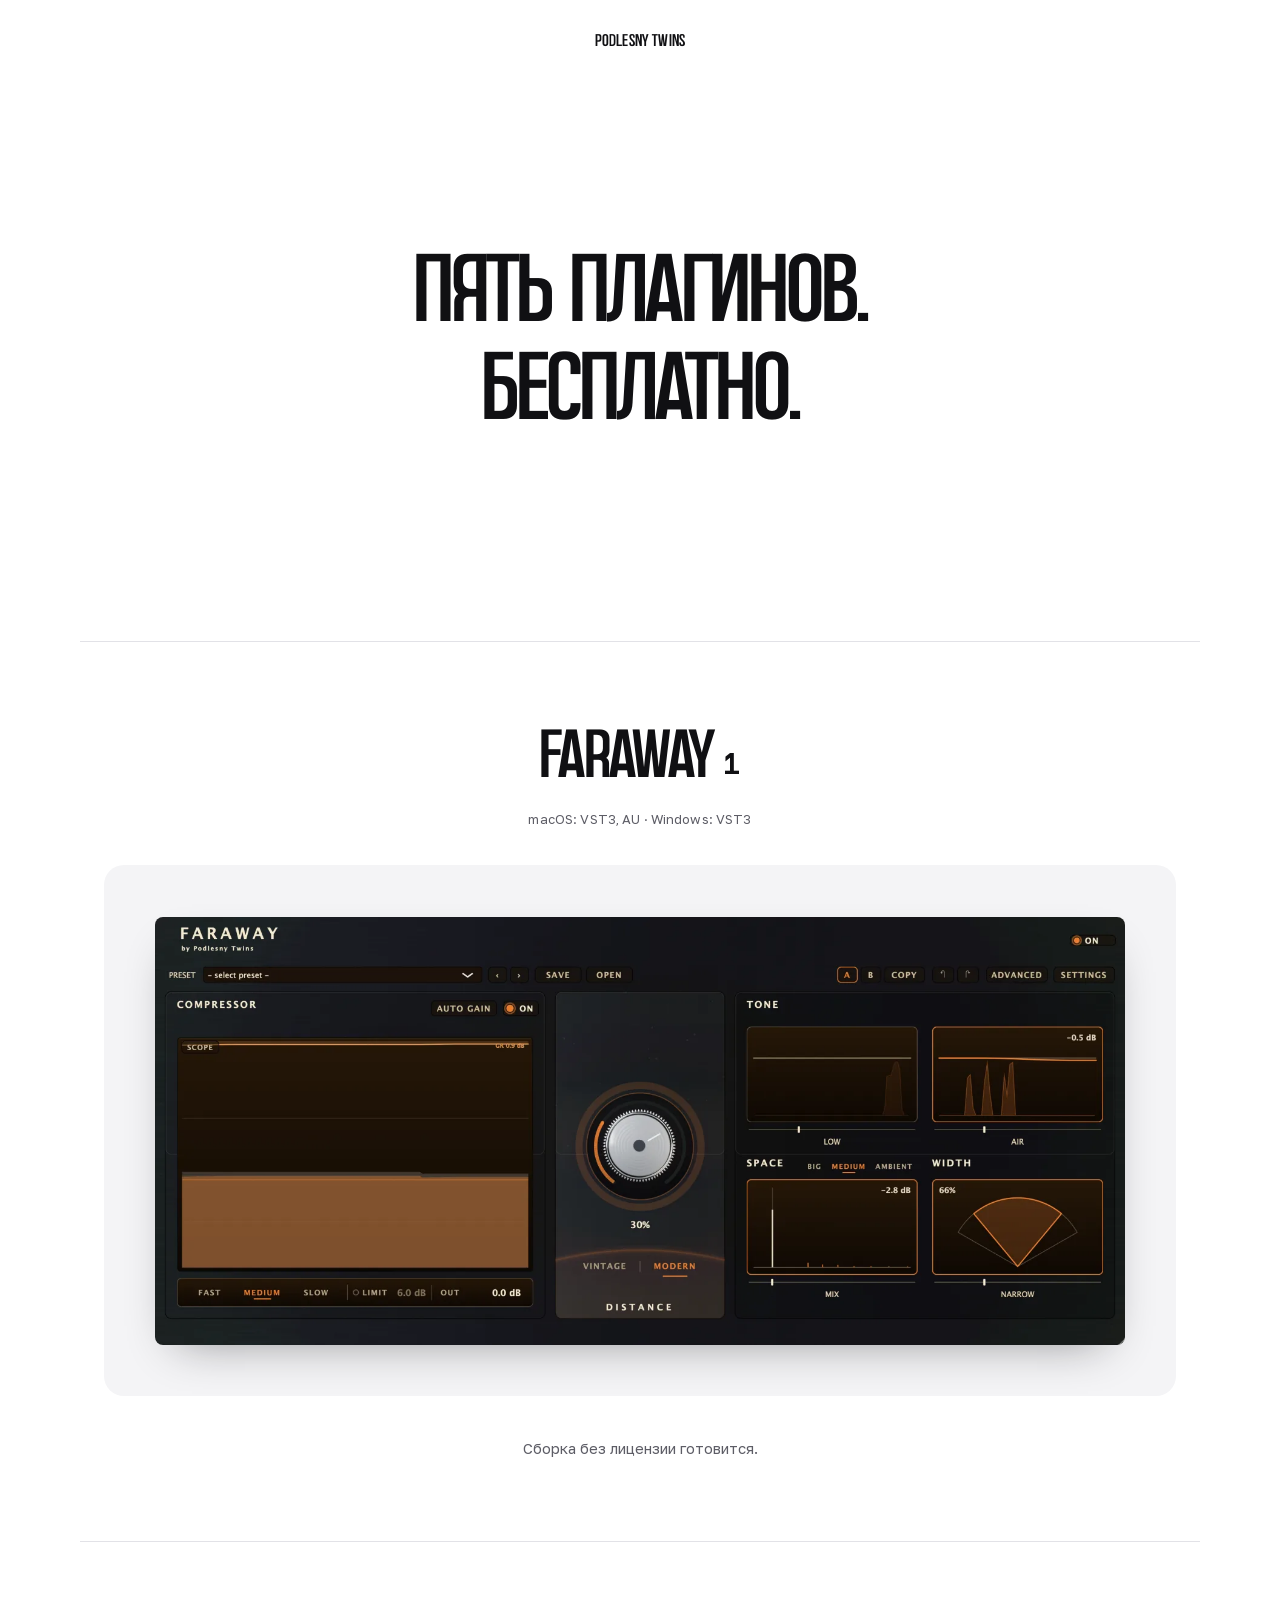
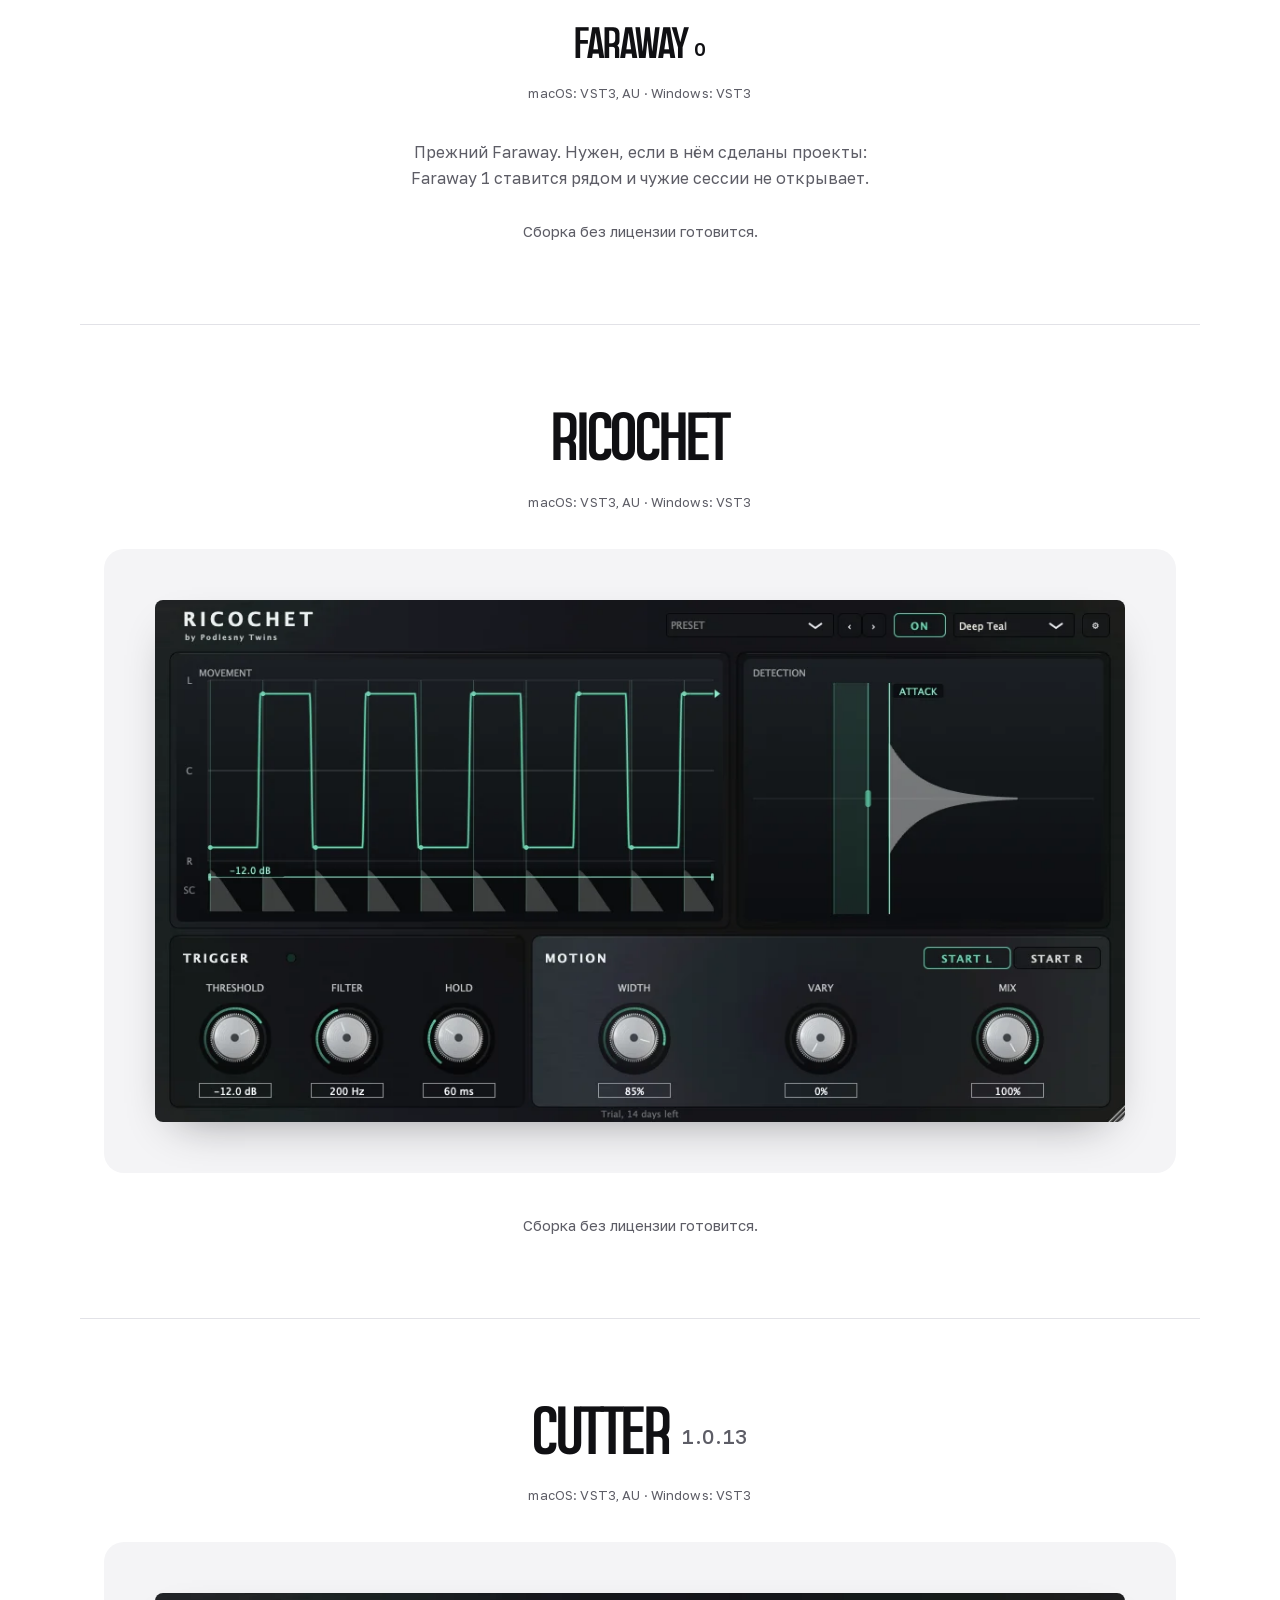
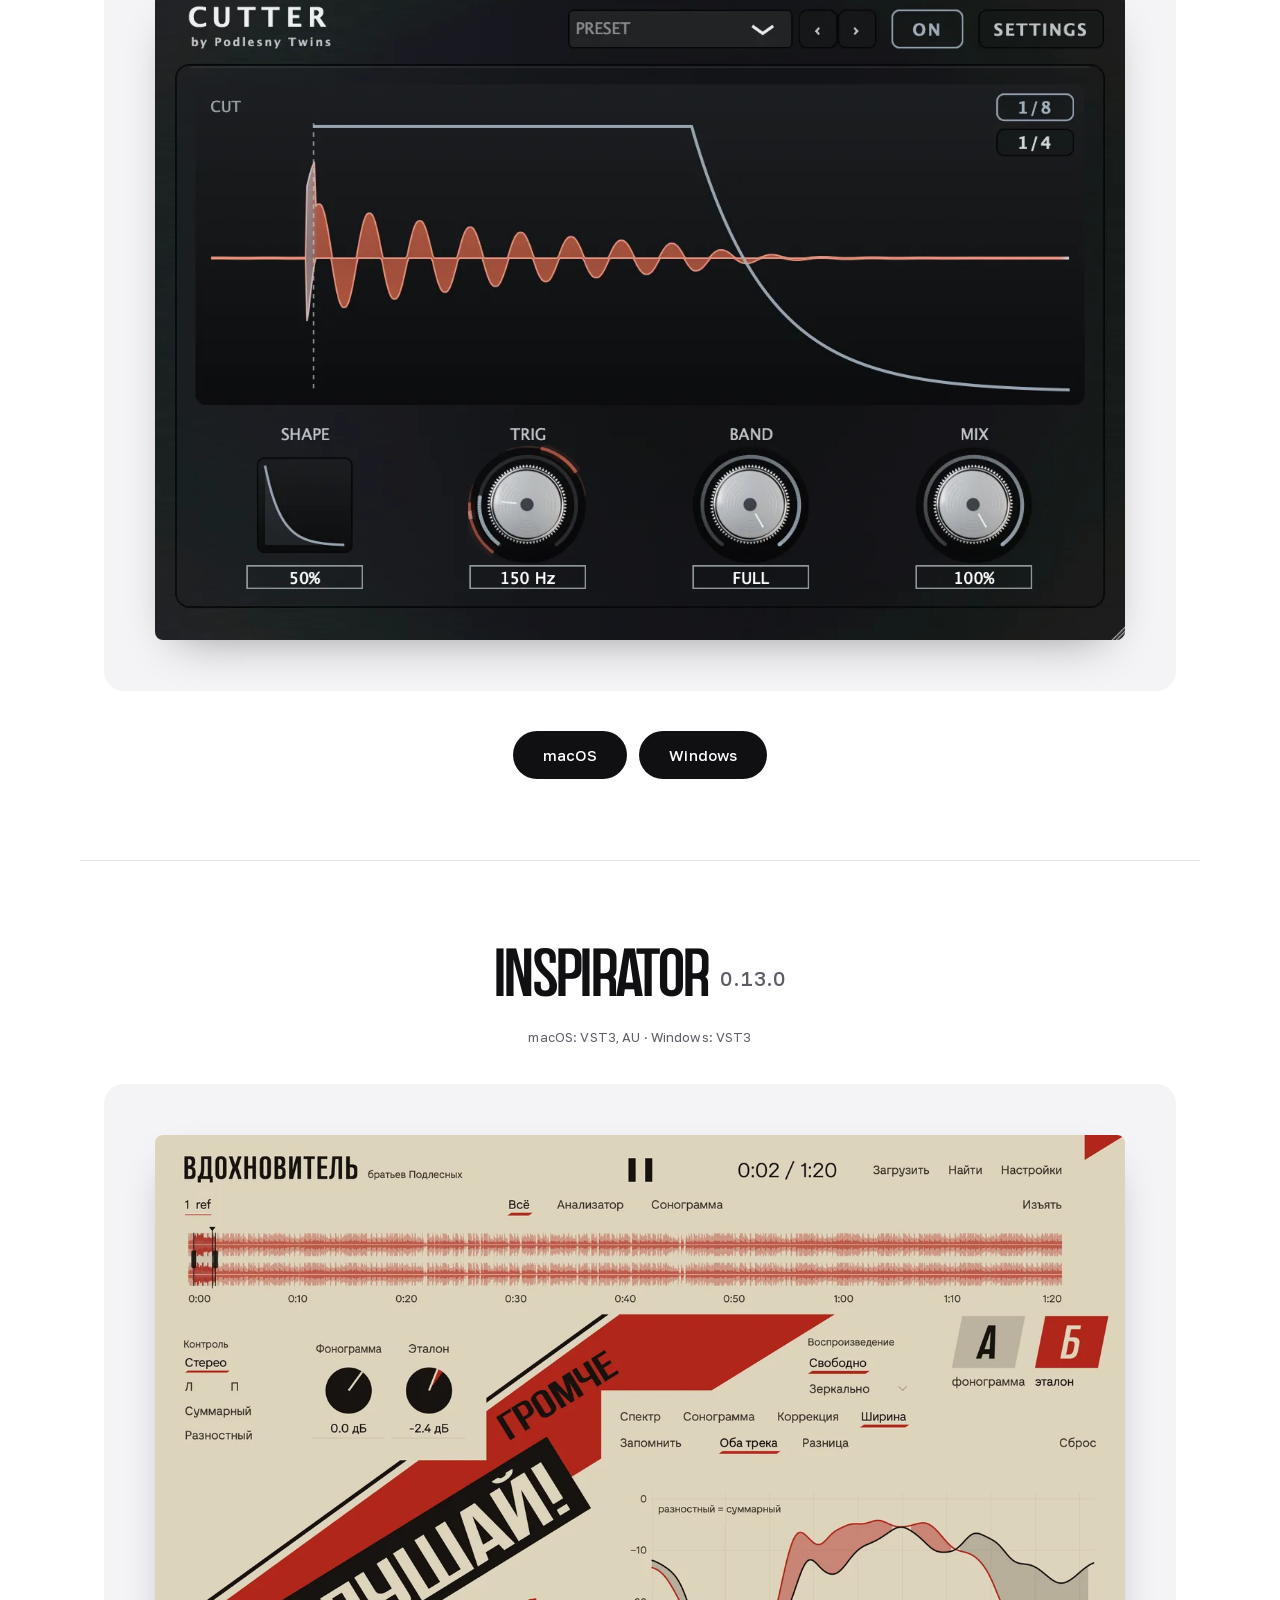
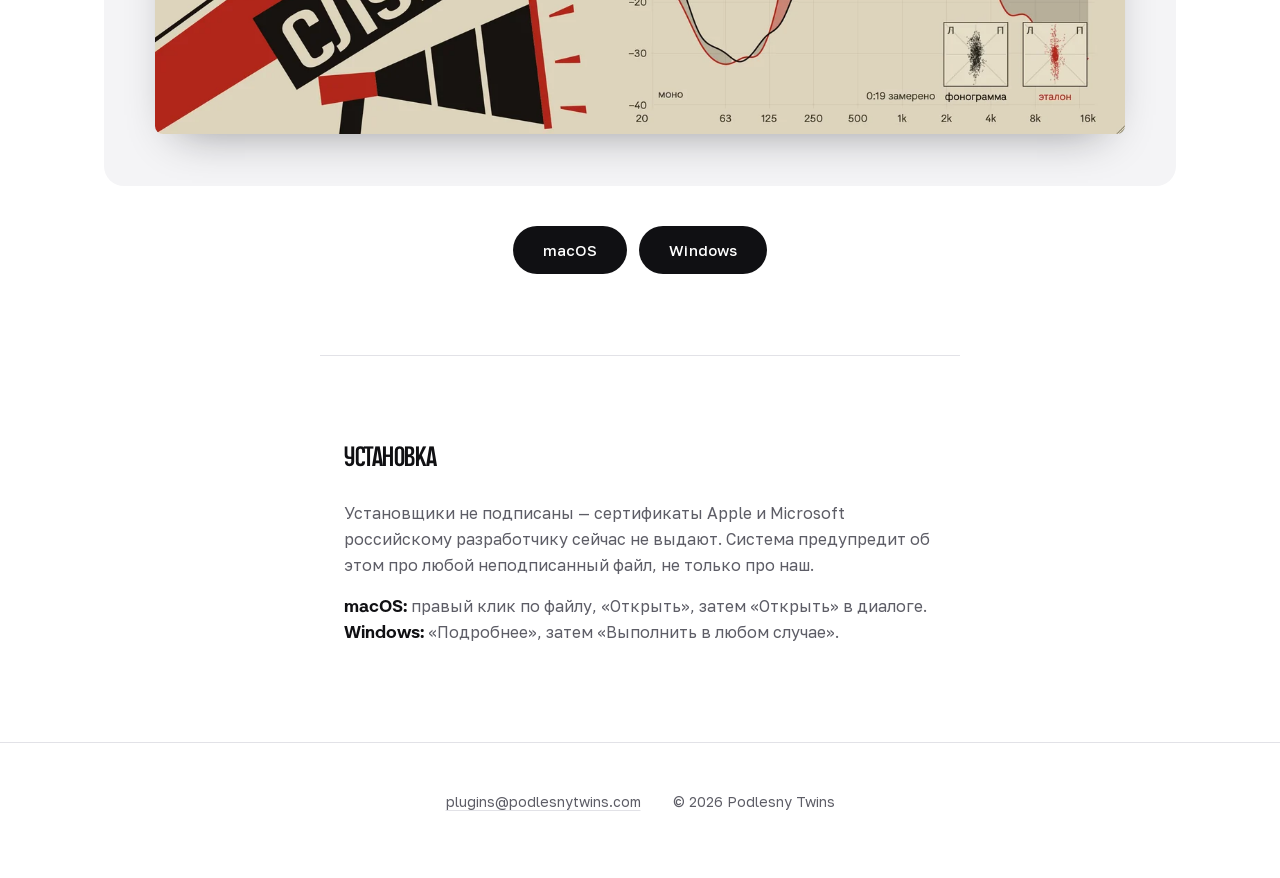
==== index.html @ 6eaf9bd5 "INSPIRATOR 0.13.0: новая вкладка на снимке и ссылки на релиз Co-Authored-By: Claude Opus 5.5 <norepl" ====
<!DOCTYPE html>
<html lang="ru">
<head>
  <meta charset="UTF-8">
  <meta name="viewport" content="width=device-width, initial-scale=1, viewport-fit=cover">
  <title>Плагины Podlesny Twins</title>
  <meta name="description" content="Faraway 1, Faraway 0, Ricochet, Cutter и INSPIRATOR — плагины Podlesny Twins для macOS и Windows. Бесплатно, без лицензий и активации.">
  <link rel="canonical" href="https://plugins.podlesnytwins.com/">
  <link rel="icon" href="/assets/favicon.svg" type="image/svg+xml">
  <link rel="stylesheet" href="/styles.css">
</head>
<body>
  <!--
    THESIS: пять инструментов, которые мы сделали для себя. Их можно взять.
    OWN-WORLD: белый камень и тёмные панели плагинов как предметы на нём.
    STORY: сколько их и сколько стоят -> каждый по очереди -> как поставить.
    FIRST VIEWPORT: одна строка о том, что это и что бесплатно. Больше ничего.
    FORM: вертикальная витрина предметов, по одному на экран.
    FINISH: ни цены, ни лицензии, ни одного слова, которое продаёт.
  -->
  <header class="masthead">
    <a class="wordmark" href="/">Podlesny&nbsp;Twins</a>
  </header>

  <main>
    <section class="opening">
      <h1>Пять плагинов.<br>Бесплатно.</h1>
    </section>

    <!-- Faraway 1 и Faraway 0 — два РАЗНЫХ плагина, а не версии одного: они
         ставятся рядом и у них разные идентификаторы. Проект, сделанный в
         прежнем Faraway, открывается только прежним, поэтому он здесь и лежит
         наравне с новым, а не спрятан в «архив». -->
    <article class="item" id="faraway-1">
      <div class="item-head">
        <h2>Faraway<span class="generation">1</span></h2>
        <p class="platforms">macOS: VST3, AU · Windows: VST3</p>
      </div>
      <figure class="plinth">
        <picture>
          <source type="image/webp" srcset="/assets/faraway-ui-800.webp 800w, /assets/faraway-ui-1600.webp 1600w, /assets/faraway-ui.webp 3120w" sizes="(max-width: 860px) 92vw, 1040px">
          <img src="/assets/faraway-ui.png" alt="Интерфейс Faraway 1 с секциями Compressor, Distance, Tone, Space и Width" width="2656" height="1172" loading="lazy" decoding="async">
        </picture>
      </figure>
      <p class="pending">Сборка без лицензии готовится.</p>
    </article>

    <article class="item item--compact" id="faraway-0">
      <div class="item-head">
        <h2>Faraway<span class="generation">0</span></h2>
        <p class="platforms">macOS: VST3, AU · Windows: VST3</p>
      </div>
      <p class="note">Прежний Faraway. Нужен, если в нём сделаны проекты: Faraway&nbsp;1 ставится рядом и чужие сессии не открывает.</p>
      <p class="pending">Сборка без лицензии готовится.</p>
    </article>

    <article class="item" id="ricochet">
      <div class="item-head">
        <h2>Ricochet</h2>
        <p class="platforms">macOS: VST3, AU · Windows: VST3</p>
      </div>
      <figure class="plinth">
        <picture>
          <source type="image/webp" srcset="/assets/ricochet-ui-800.webp 800w, /assets/ricochet-ui.webp 1040w" sizes="(max-width: 860px) 92vw, 1040px">
          <img src="/assets/ricochet-ui.png" alt="Интерфейс Ricochet с панелями Trigger и Motion" width="1040" height="560" loading="lazy" decoding="async">
        </picture>
      </figure>
      <p class="pending">Сборка без лицензии готовится.</p>
    </article>

    <article class="item" id="cutter">
      <div class="item-head">
        <h2>Cutter<span class="version">1.0.13</span></h2>
        <p class="platforms">macOS: VST3, AU · Windows: VST3</p>
      </div>
      <figure class="plinth">
        <picture>
          <source type="image/webp" srcset="/assets/cutter-ui-800.webp 800w, /assets/cutter-ui.webp 1296w" sizes="(max-width: 860px) 92vw, 1040px">
          <img src="/assets/cutter-ui.png" alt="Интерфейс Cutter с дисплеем CUT" width="1296" height="864" loading="lazy" decoding="async">
        </picture>
      </figure>
      <div class="get">
        <a class="btn" href="https://github.com/Podlesny-Twins/podlesnytwins-plugins/releases/download/cutter-1.0.13/Cutter-Installer-v1.0.13.pkg">macOS</a>
        <a class="btn" href="https://github.com/Podlesny-Twins/podlesnytwins-plugins/releases/download/cutter-1.0.13/Cutter-Setup-v1.0.13.exe">Windows</a>
      </div>
    </article>

    <article class="item" id="inspirator">
      <div class="item-head">
        <h2>INSPIRATOR<span class="version">0.13.0</span></h2>
        <p class="platforms">macOS: VST3, AU · Windows: VST3</p>
      </div>
      <figure class="plinth">
        <picture>
          <source type="image/webp" srcset="/assets/inspirator-poster-800.webp 800w, /assets/inspirator-poster.webp 1400w" sizes="(max-width: 860px) 92vw, 1040px">
          <img src="/assets/inspirator-poster.png" alt="Интерфейс INSPIRATOR: вкладка Ширина, кривые двух треков и гониометры" width="1400" height="865" loading="lazy" decoding="async">
        </picture>
      </figure>
      <div class="get">
        <a class="btn" href="https://github.com/Podlesny-Twins/podlesnytwins-plugins/releases/download/inspirator-0.13.0/INSPIRATOR-0.13.0-macOS.zip">macOS</a>
        <a class="btn" href="https://github.com/Podlesny-Twins/podlesnytwins-plugins/releases/download/inspirator-0.13.0/INSPIRATOR-Setup-v0.13.0.exe">Windows</a>
      </div>
    </article>

    <!-- Единственный текст, который на этой странице обязан быть: без него
         неподписанный установщик выглядит как сбой, и человек его удаляет. -->
    <section class="install">
      <h2>Установка</h2>
      <p>Установщики не подписаны — сертификаты Apple и Microsoft российскому разработчику сейчас не выдают. Система предупредит об этом про любой неподписанный файл, не только про наш.</p>
      <p><b>macOS:</b> правый клик по файлу, «Открыть», затем «Открыть» в диалоге.<br><b>Windows:</b> «Подробнее», затем «Выполнить в любом случае».</p>
    </section>
  </main>

  <footer class="colophon">
    <p><a href="mailto:plugins@podlesnytwins.com">plugins@podlesnytwins.com</a></p>
    <p>© 2026 Podlesny Twins</p>
  </footer>

  <script src="/rise.js" defer></script>
</body>
</html>
---- styles.css ----
/* plugins.podlesnytwins.com — витрина пяти бесплатных плагинов.
   Светлый мир: белый камень, тёмные панели плагинов как предметы на нём.
   Прежний тёмный студийный мир снят вместе с магазином: продавать нечего,
   и страница больше не держит внимание, а отдаёт файл. */

@font-face {
  font-family: 'SaarSP';
  src: url('assets/fonts/SaarSP.woff') format('woff');
  font-weight: 400; font-style: normal; font-display: swap;
}
@font-face {
  font-family: 'LiteralBold';
  src: url('assets/fonts/LiteralBold.woff') format('woff');
  font-weight: 700; font-style: normal; font-display: swap;
}
/* Golos Text — Paratype, Александра Королькова и Виталий Кузьмин, SIL OFL 1.1.
   Копия лицензии лежит рядом со шрифтом. Он здесь потому, что весь мелкий
   русский текст иначе рисуется системным шрифтом посетителя — SF Pro на маке,
   Segoe UI на винде, то есть два разных сайта и ни один не выбран. */
@font-face {
  font-family: 'Golos Text';
  src: url('assets/fonts/GolosText-cyrillic.woff2') format('woff2');
  font-weight: 400 900; font-style: normal; font-display: swap;
  unicode-range: U+0301, U+0400-045F, U+0490-0491, U+04B0-04B1, U+2116;
}
@font-face {
  font-family: 'Golos Text';
  src: url('assets/fonts/GolosText-latin.woff2') format('woff2');
  font-weight: 400 900; font-style: normal; font-display: swap;
  unicode-range: U+0000-00FF, U+0131, U+0152-0153, U+02BB-02BC, U+02C6, U+02DA, U+02DC, U+0304, U+0308, U+0329, U+2000-206F, U+20AC, U+2122, U+2191, U+2193, U+2212, U+2215, U+FEFF, U+FFFD;
}
@font-face {
  font-family: 'Golos Text';
  src: url('assets/fonts/GolosText-latin-ext.woff2') format('woff2');
  font-weight: 400 900; font-style: normal; font-display: swap;
  unicode-range: U+0100-02BA, U+02BD-02C5, U+02C7-02CC, U+02CE-02D7, U+02DD-02FF, U+0304, U+0308, U+0329, U+1D00-1DBF, U+1E00-1E9F, U+1EF2-1EFF, U+2020, U+20A0-20AB, U+20AD-20C0, U+2113, U+2C60-2C7F, U+A720-A7FF;
}

:root {
  --paper: #ffffff;
  --stone: #f4f4f6;   /* постамент под снимком интерфейса */
  --ink: #101013;
  --ink-soft: #5d5d66;
  --hairline: #e2e2e7;
  --font-display: 'SaarSP', Georgia, serif;
  --font-body: 'Golos Text', -apple-system, BlinkMacSystemFont, 'Segoe UI', Arial, sans-serif;
  --rise: cubic-bezier(0.16, 1, 0.3, 1);
}

*, *::before, *::after { box-sizing: border-box; }

html {
  -webkit-text-size-adjust: 100%;
  scroll-behavior: smooth;
  /* Полосу прокрутки тоже рисуем: по умолчанию она не принадлежит никакому
     оформлению и выдаёт страницу, собранную из кусков. */
  scrollbar-color: #c9c9d1 transparent;
  scrollbar-width: thin;
}

body {
  margin: 0;
  background: var(--paper);
  color: var(--ink);
  font-family: var(--font-body);
  font-size: 1rem;
  line-height: 1.6;
  font-variant-numeric: tabular-nums;
  caret-color: var(--ink);
  -webkit-font-smoothing: antialiased;
}

::selection { background: #d8d8e0; color: var(--ink); }

:focus-visible {
  outline: 2px solid var(--ink);
  outline-offset: 3px;
  border-radius: 2px;
}

a { color: inherit; text-decoration-color: var(--hairline); text-underline-offset: 0.2em; }

/* ---- шапка: только знак, никакой навигации — вести некуда ---- */
.masthead {
  display: flex;
  justify-content: center;
  padding: 28px 24px;
}
.wordmark {
  font-family: var(--font-display);
  font-size: 1.0625rem;
  letter-spacing: 0.01em;
  text-decoration: none;
}

/* ---- первый экран: одна фраза ---- */
.opening {
  display: grid;
  place-items: center;
  min-height: min(62vh, 560px);
  padding: 7vh 24px 11vh;
  text-align: center;
}
.opening h1 {
  margin: 0;
  font-family: var(--font-display);
  font-weight: 400;
  font-size: clamp(2.75rem, 9vw, 6rem);
  line-height: 1.02;
  letter-spacing: -0.03em;
  text-wrap: balance;
}

/* ---- плагин ---- */
.item {
  max-width: 1120px;
  margin: 0 auto;
  padding: 9vh 24px;
  border-top: 1px solid var(--hairline);
  text-align: center;
}
.item-head { margin-bottom: 36px; }
.item h2 {
  margin: 0;
  font-family: var(--font-display);
  font-weight: 400;
  font-size: clamp(2.25rem, 6.4vw, 4.25rem);
  line-height: 1.05;
  letter-spacing: -0.025em;
}
/* Поколение Faraway. В SaarSP цифры чужие — тоньше и уже прописных, рядом с
   ними они читаются как сбой шрифта. Поэтому цифра намеренно набрана текстовым
   шрифтом и уменьшена: номер модели рядом с именем, а не часть надписи. */
.generation {
  display: inline-block;
  margin-left: 0.34em;
  font-family: var(--font-body);
  /* max(), а не чистые em: на узком экране имя падает до 36 px, и доля от
     него уводила бы цифру под порог читаемости. */
  font-size: max(1rem, 0.42em);
  font-weight: 600;
  letter-spacing: 0;
  vertical-align: 0.12em;
}
/* Номер версии — служебное число, поэтому телом, мелко и спокойно. */
.version {
  display: inline-block;
  margin-left: 0.6em;
  font-family: var(--font-body);
  font-size: max(0.8125rem, 0.3em);
  font-weight: 500;
  letter-spacing: 0.02em;
  color: var(--ink-soft);
  vertical-align: 0.5em;
}
.platforms {
  margin: 14px 0 0;
  font-size: 0.8125rem;
  letter-spacing: 0.01em;
  color: var(--ink-soft);
}

.plinth {
  margin: 0 0 40px;
  padding: clamp(20px, 4vw, 56px);
  background: var(--stone);
  border-radius: 20px;
}
.plinth img {
  display: block;
  width: 100%;
  height: auto;
  border-radius: 8px;
  /* Снимок приподнят над камнем: смещение и мягкое размытие, без цвета. */
  box-shadow: 0 18px 44px -22px rgba(16, 16, 19, 0.45);
}

.note, .pending {
  max-width: 52ch;
  margin: 0 auto;
  color: var(--ink-soft);
}
.note { margin-bottom: 28px; }
.pending { font-size: 0.9375rem; }

.get {
  display: flex;
  flex-wrap: wrap;
  gap: 12px;
  justify-content: center;
}
.btn {
  display: inline-flex;
  align-items: center;
  min-height: 48px;
  padding: 0 30px;
  border-radius: 999px;
  background: var(--ink);
  color: var(--paper);
  font-size: 0.9375rem;
  font-weight: 500;
  letter-spacing: 0.01em;
  text-decoration: none;
  transition: background-color 0.2s var(--rise), transform 0.2s var(--rise);
}
.btn:hover { background: #2b2b33; }
.btn:active { transform: translateY(1px); }

.item--compact h2 { font-size: clamp(1.75rem, 4.4vw, 2.75rem); }

/* ---- установка: единственный абзац, без которого файл удаляют ---- */
.install {
  max-width: 640px;
  margin: 0 auto;
  padding: 9vh 24px;
  border-top: 1px solid var(--hairline);
}
.install h2 {
  margin: 0 0 20px;
  font-family: var(--font-display);
  font-weight: 400;
  font-size: 1.75rem;
  letter-spacing: -0.015em;
}
.install p { margin: 0 0 16px; color: var(--ink-soft); }
.install b { color: var(--ink); font-family: 'LiteralBold', var(--font-body); font-weight: 700; }

/* ---- подвал ---- */
.colophon {
  display: flex;
  flex-wrap: wrap;
  gap: 8px 32px;
  justify-content: center;
  padding: 48px 24px 64px;
  border-top: 1px solid var(--hairline);
  font-size: 0.875rem;
  color: var(--ink-soft);
}
.colophon p { margin: 0; }

/* ---- один авторский момент: предмет выходит из-под кромки ---- */
@media (prefers-reduced-motion: no-preference) {
  .rise { opacity: 0; transform: translateY(26px); }
  .rise.shown {
    opacity: 1;
    transform: none;
    transition: opacity 0.8s var(--rise), transform 0.8s var(--rise);
  }
  .rise.shown.rise--late { transition-delay: 0.1s; }
}

@media (max-width: 640px) {
  .item, .install { padding-left: 20px; padding-right: 20px; }
  .get { flex-direction: column; align-items: stretch; }
  .btn { justify-content: center; }
}
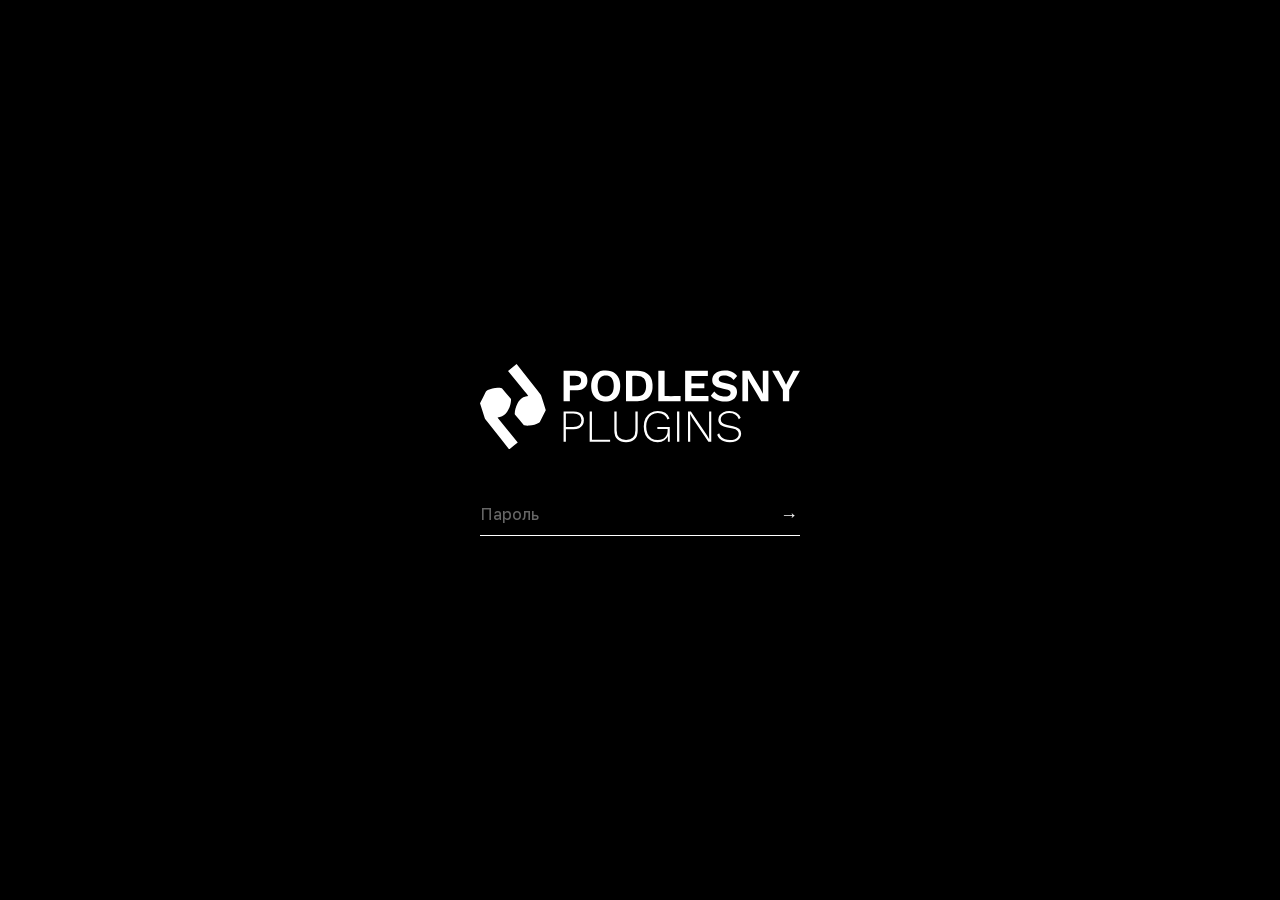
==== commit 238c4cf7: "Тёмная страница: только названия и кнопки, снова за паролем Co-Authored-By: Claude Opus 5.5 <noreply" ====
--- a/index.html
+++ b/index.html
@@ -3,119 +3,32 @@
 <head>
   <meta charset="UTF-8">
   <meta name="viewport" content="width=device-width, initial-scale=1, viewport-fit=cover">
+  <script src="/guard.js"></script>
+  <noscript><meta http-equiv="refresh" content="0; url=/guard/"><style>body{display:none}</style></noscript>
   <title>Плагины Podlesny Twins</title>
-  <meta name="description" content="Faraway 1, Faraway 0, Ricochet, Cutter и INSPIRATOR — плагины Podlesny Twins для macOS и Windows. Бесплатно, без лицензий и активации.">
   <link rel="canonical" href="https://plugins.podlesnytwins.com/">
   <link rel="icon" href="/assets/favicon.svg" type="image/svg+xml">
   <link rel="stylesheet" href="/styles.css">
 </head>
 <body>
-  <!--
-    THESIS: пять инструментов, которые мы сделали для себя. Их можно взять.
-    OWN-WORLD: белый камень и тёмные панели плагинов как предметы на нём.
-    STORY: сколько их и сколько стоят -> каждый по очереди -> как поставить.
-    FIRST VIEWPORT: одна строка о том, что это и что бесплатно. Больше ничего.
-    FORM: вертикальная витрина предметов, по одному на экран.
-    FINISH: ни цены, ни лицензии, ни одного слова, которое продаёт.
-  -->
-  <header class="masthead">
-    <a class="wordmark" href="/">Podlesny&nbsp;Twins</a>
-  </header>
-
   <main>
-    <section class="opening">
-      <h1>Пять плагинов.<br>Бесплатно.</h1>
-    </section>
-
-    <!-- Faraway 1 и Faraway 0 — два РАЗНЫХ плагина, а не версии одного: они
-         ставятся рядом и у них разные идентификаторы. Проект, сделанный в
-         прежнем Faraway, открывается только прежним, поэтому он здесь и лежит
-         наравне с новым, а не спрятан в «архив». -->
-    <article class="item" id="faraway-1">
-      <div class="item-head">
-        <h2>Faraway<span class="generation">1</span></h2>
-        <p class="platforms">macOS: VST3, AU · Windows: VST3</p>
-      </div>
-      <figure class="plinth">
-        <picture>
-          <source type="image/webp" srcset="/assets/faraway-ui-800.webp 800w, /assets/faraway-ui-1600.webp 1600w, /assets/faraway-ui.webp 3120w" sizes="(max-width: 860px) 92vw, 1040px">
-          <img src="/assets/faraway-ui.png" alt="Интерфейс Faraway 1 с секциями Compressor, Distance, Tone, Space и Width" width="2656" height="1172" loading="lazy" decoding="async">
-        </picture>
-      </figure>
-      <p class="pending">Сборка без лицензии готовится.</p>
-    </article>
-
-    <article class="item item--compact" id="faraway-0">
-      <div class="item-head">
-        <h2>Faraway<span class="generation">0</span></h2>
-        <p class="platforms">macOS: VST3, AU · Windows: VST3</p>
-      </div>
-      <p class="note">Прежний Faraway. Нужен, если в нём сделаны проекты: Faraway&nbsp;1 ставится рядом и чужие сессии не открывает.</p>
-      <p class="pending">Сборка без лицензии готовится.</p>
-    </article>
-
-    <article class="item" id="ricochet">
-      <div class="item-head">
-        <h2>Ricochet</h2>
-        <p class="platforms">macOS: VST3, AU · Windows: VST3</p>
-      </div>
-      <figure class="plinth">
-        <picture>
-          <source type="image/webp" srcset="/assets/ricochet-ui-800.webp 800w, /assets/ricochet-ui.webp 1040w" sizes="(max-width: 860px) 92vw, 1040px">
-          <img src="/assets/ricochet-ui.png" alt="Интерфейс Ricochet с панелями Trigger и Motion" width="1040" height="560" loading="lazy" decoding="async">
-        </picture>
-      </figure>
-      <p class="pending">Сборка без лицензии готовится.</p>
-    </article>
-
+    <article class="item" id="faraway-1"><h2>Faraway <span class="digit">1</span></h2></article>
+    <article class="item" id="faraway-0"><h2>Faraway <span class="digit">0</span></h2></article>
+    <article class="item" id="ricochet"><h2>Ricochet</h2></article>
     <article class="item" id="cutter">
-      <div class="item-head">
-        <h2>Cutter<span class="version">1.0.13</span></h2>
-        <p class="platforms">macOS: VST3, AU · Windows: VST3</p>
-      </div>
-      <figure class="plinth">
-        <picture>
-          <source type="image/webp" srcset="/assets/cutter-ui-800.webp 800w, /assets/cutter-ui.webp 1296w" sizes="(max-width: 860px) 92vw, 1040px">
-          <img src="/assets/cutter-ui.png" alt="Интерфейс Cutter с дисплеем CUT" width="1296" height="864" loading="lazy" decoding="async">
-        </picture>
-      </figure>
+      <h2>Cutter</h2>
       <div class="get">
         <a class="btn" href="https://github.com/Podlesny-Twins/podlesnytwins-plugins/releases/download/cutter-1.0.13/Cutter-Installer-v1.0.13.pkg">macOS</a>
         <a class="btn" href="https://github.com/Podlesny-Twins/podlesnytwins-plugins/releases/download/cutter-1.0.13/Cutter-Setup-v1.0.13.exe">Windows</a>
       </div>
     </article>
-
     <article class="item" id="inspirator">
-      <div class="item-head">
-        <h2>INSPIRATOR<span class="version">0.13.0</span></h2>
-        <p class="platforms">macOS: VST3, AU · Windows: VST3</p>
-      </div>
-      <figure class="plinth">
-        <picture>
-          <source type="image/webp" srcset="/assets/inspirator-poster-800.webp 800w, /assets/inspirator-poster.webp 1400w" sizes="(max-width: 860px) 92vw, 1040px">
-          <img src="/assets/inspirator-poster.png" alt="Интерфейс INSPIRATOR: вкладка Ширина, кривые двух треков и гониометры" width="1400" height="865" loading="lazy" decoding="async">
-        </picture>
-      </figure>
+      <h2>INSPIRATOR</h2>
       <div class="get">
         <a class="btn" href="https://github.com/Podlesny-Twins/podlesnytwins-plugins/releases/download/inspirator-0.13.0/INSPIRATOR-0.13.0-macOS.zip">macOS</a>
         <a class="btn" href="https://github.com/Podlesny-Twins/podlesnytwins-plugins/releases/download/inspirator-0.13.0/INSPIRATOR-Setup-v0.13.0.exe">Windows</a>
       </div>
     </article>
-
-    <!-- Единственный текст, который на этой странице обязан быть: без него
-         неподписанный установщик выглядит как сбой, и человек его удаляет. -->
-    <section class="install">
-      <h2>Установка</h2>
-      <p>Установщики не подписаны — сертификаты Apple и Microsoft российскому разработчику сейчас не выдают. Система предупредит об этом про любой неподписанный файл, не только про наш.</p>
-      <p><b>macOS:</b> правый клик по файлу, «Открыть», затем «Открыть» в диалоге.<br><b>Windows:</b> «Подробнее», затем «Выполнить в любом случае».</p>
-    </section>
   </main>
-
-  <footer class="colophon">
-    <p><a href="mailto:plugins@podlesnytwins.com">plugins@podlesnytwins.com</a></p>
-    <p>© 2026 Podlesny Twins</p>
-  </footer>
-
-  <script src="/rise.js" defer></script>
 </body>
 </html>
--- a/styles.css
+++ b/styles.css
@@ -1,8 +1,3 @@
-/* plugins.podlesnytwins.com — витрина пяти бесплатных плагинов.
-   Светлый мир: белый камень, тёмные панели плагинов как предметы на нём.
-   Прежний тёмный студийный мир снят вместе с магазином: продавать нечего,
-   и страница больше не держит внимание, а отдаёт файл. */
-
 @font-face {
   font-family: 'SaarSP';
   src: url('assets/fonts/SaarSP.woff') format('woff');
@@ -13,10 +8,6 @@
   src: url('assets/fonts/LiteralBold.woff') format('woff');
   font-weight: 700; font-style: normal; font-display: swap;
 }
-/* Golos Text — Paratype, Александра Королькова и Виталий Кузьмин, SIL OFL 1.1.
-   Копия лицензии лежит рядом со шрифтом. Он здесь потому, что весь мелкий
-   русский текст иначе рисуется системным шрифтом посетителя — SF Pro на маке,
-   Segoe UI на винде, то есть два разных сайта и ни один не выбран. */
 @font-face {
   font-family: 'Golos Text';
   src: url('assets/fonts/GolosText-cyrillic.woff2') format('woff2');
@@ -37,220 +28,78 @@
 }
 
 :root {
-  --paper: #ffffff;
-  --stone: #f4f4f6;   /* постамент под снимком интерфейса */
-  --ink: #101013;
-  --ink-soft: #5d5d66;
-  --hairline: #e2e2e7;
+  color-scheme: dark;
+  --ground: #0c0c0e;
+  --ink: #f2f2f4;
+  --line: #2a2a30;
   --font-display: 'SaarSP', Georgia, serif;
   --font-body: 'Golos Text', -apple-system, BlinkMacSystemFont, 'Segoe UI', Arial, sans-serif;
-  --rise: cubic-bezier(0.16, 1, 0.3, 1);
 }
 
 *, *::before, *::after { box-sizing: border-box; }
 
-html {
-  -webkit-text-size-adjust: 100%;
-  scroll-behavior: smooth;
-  /* Полосу прокрутки тоже рисуем: по умолчанию она не принадлежит никакому
-     оформлению и выдаёт страницу, собранную из кусков. */
-  scrollbar-color: #c9c9d1 transparent;
-  scrollbar-width: thin;
-}
+html { -webkit-text-size-adjust: 100%; }
 
 body {
   margin: 0;
-  background: var(--paper);
+  min-height: 100vh;
+  background: var(--ground);
   color: var(--ink);
   font-family: var(--font-body);
-  font-size: 1rem;
-  line-height: 1.6;
-  font-variant-numeric: tabular-nums;
-  caret-color: var(--ink);
-  -webkit-font-smoothing: antialiased;
 }
 
-::selection { background: #d8d8e0; color: var(--ink); }
-
-:focus-visible {
-  outline: 2px solid var(--ink);
-  outline-offset: 3px;
-  border-radius: 2px;
+main {
+  width: min(100% - 32px, 1040px);
+  margin: 0 auto;
+  padding: clamp(32px, 8vh, 96px) 0;
 }
 
-a { color: inherit; text-decoration-color: var(--hairline); text-underline-offset: 0.2em; }
-
-/* ---- шапка: только знак, никакой навигации — вести некуда ---- */
-.masthead {
+.item {
   display: flex;
-  justify-content: center;
-  padding: 28px 24px;
-}
-.wordmark {
-  font-family: var(--font-display);
-  font-size: 1.0625rem;
-  letter-spacing: 0.01em;
-  text-decoration: none;
+  flex-wrap: wrap;
+  align-items: center;
+  justify-content: space-between;
+  gap: 20px 32px;
+  min-height: 132px;
+  padding: 28px 0;
+  border-bottom: 1px solid var(--line);
 }
 
-/* ---- первый экран: одна фраза ---- */
-.opening {
-  display: grid;
-  place-items: center;
-  min-height: min(62vh, 560px);
-  padding: 7vh 24px 11vh;
-  text-align: center;
-}
-.opening h1 {
+.item:first-child { border-top: 1px solid var(--line); }
+
+h2 {
   margin: 0;
   font-family: var(--font-display);
   font-weight: 400;
-  font-size: clamp(2.75rem, 9vw, 6rem);
-  line-height: 1.02;
-  letter-spacing: -0.03em;
-  text-wrap: balance;
+  font-size: clamp(2.75rem, 7vw, 4.75rem);
+  line-height: 1;
+  letter-spacing: .02em;
 }
 
-/* ---- плагин ---- */
-.item {
-  max-width: 1120px;
-  margin: 0 auto;
-  padding: 9vh 24px;
-  border-top: 1px solid var(--hairline);
-  text-align: center;
-}
-.item-head { margin-bottom: 36px; }
-.item h2 {
-  margin: 0;
-  font-family: var(--font-display);
-  font-weight: 400;
-  font-size: clamp(2.25rem, 6.4vw, 4.25rem);
-  line-height: 1.05;
-  letter-spacing: -0.025em;
-}
-/* Поколение Faraway. В SaarSP цифры чужие — тоньше и уже прописных, рядом с
-   ними они читаются как сбой шрифта. Поэтому цифра намеренно набрана текстовым
-   шрифтом и уменьшена: номер модели рядом с именем, а не часть надписи. */
-.generation {
-  display: inline-block;
-  margin-left: 0.34em;
-  font-family: var(--font-body);
-  /* max(), а не чистые em: на узком экране имя падает до 36 px, и доля от
-     него уводила бы цифру под порог читаемости. */
-  font-size: max(1rem, 0.42em);
-  font-weight: 600;
-  letter-spacing: 0;
-  vertical-align: 0.12em;
-}
-/* Номер версии — служебное число, поэтому телом, мелко и спокойно. */
-.version {
-  display: inline-block;
-  margin-left: 0.6em;
-  font-family: var(--font-body);
-  font-size: max(0.8125rem, 0.3em);
-  font-weight: 500;
-  letter-spacing: 0.02em;
-  color: var(--ink-soft);
-  vertical-align: 0.5em;
-}
-.platforms {
-  margin: 14px 0 0;
-  font-size: 0.8125rem;
-  letter-spacing: 0.01em;
-  color: var(--ink-soft);
-}
+.digit { font-family: var(--font-body); font-weight: 700; font-size: .8em; }
 
-.plinth {
-  margin: 0 0 40px;
-  padding: clamp(20px, 4vw, 56px);
-  background: var(--stone);
-  border-radius: 20px;
-}
-.plinth img {
-  display: block;
-  width: 100%;
-  height: auto;
-  border-radius: 8px;
-  /* Снимок приподнят над камнем: смещение и мягкое размытие, без цвета. */
-  box-shadow: 0 18px 44px -22px rgba(16, 16, 19, 0.45);
-}
+.get { display: flex; flex-wrap: wrap; gap: 12px; }
 
-.note, .pending {
-  max-width: 52ch;
-  margin: 0 auto;
-  color: var(--ink-soft);
-}
-.note { margin-bottom: 28px; }
-.pending { font-size: 0.9375rem; }
-
-.get {
-  display: flex;
-  flex-wrap: wrap;
-  gap: 12px;
-  justify-content: center;
-}
 .btn {
   display: inline-flex;
   align-items: center;
-  min-height: 48px;
-  padding: 0 30px;
-  border-radius: 999px;
+  justify-content: center;
+  min-width: 150px;
+  min-height: 60px;
+  padding: 0 28px;
+  border: 1px solid var(--ink);
+  border-radius: 8px;
+  color: var(--ground);
   background: var(--ink);
-  color: var(--paper);
-  font-size: 0.9375rem;
-  font-weight: 500;
-  letter-spacing: 0.01em;
+  font-size: 1.375rem;
+  font-weight: 600;
   text-decoration: none;
-  transition: background-color 0.2s var(--rise), transform 0.2s var(--rise);
-}
-.btn:hover { background: #2b2b33; }
-.btn:active { transform: translateY(1px); }
-
-.item--compact h2 { font-size: clamp(1.75rem, 4.4vw, 2.75rem); }
-
-/* ---- установка: единственный абзац, без которого файл удаляют ---- */
-.install {
-  max-width: 640px;
-  margin: 0 auto;
-  padding: 9vh 24px;
-  border-top: 1px solid var(--hairline);
-}
-.install h2 {
-  margin: 0 0 20px;
-  font-family: var(--font-display);
-  font-weight: 400;
-  font-size: 1.75rem;
-  letter-spacing: -0.015em;
-}
-.install p { margin: 0 0 16px; color: var(--ink-soft); }
-.install b { color: var(--ink); font-family: 'LiteralBold', var(--font-body); font-weight: 700; }
-
-/* ---- подвал ---- */
-.colophon {
-  display: flex;
-  flex-wrap: wrap;
-  gap: 8px 32px;
-  justify-content: center;
-  padding: 48px 24px 64px;
-  border-top: 1px solid var(--hairline);
-  font-size: 0.875rem;
-  color: var(--ink-soft);
-}
-.colophon p { margin: 0; }
-
-/* ---- один авторский момент: предмет выходит из-под кромки ---- */
-@media (prefers-reduced-motion: no-preference) {
-  .rise { opacity: 0; transform: translateY(26px); }
-  .rise.shown {
-    opacity: 1;
-    transform: none;
-    transition: opacity 0.8s var(--rise), transform 0.8s var(--rise);
-  }
-  .rise.shown.rise--late { transition-delay: 0.1s; }
+  transition: background-color .15s ease, color .15s ease;
 }
 
-@media (max-width: 640px) {
-  .item, .install { padding-left: 20px; padding-right: 20px; }
-  .get { flex-direction: column; align-items: stretch; }
-  .btn { justify-content: center; }
+.btn:hover { background: transparent; color: var(--ink); }
+.btn:focus-visible { outline: 2px solid var(--ink); outline-offset: 3px; }
+
+@media (max-width: 560px) {
+  .get, .btn { width: 100%; }
 }
